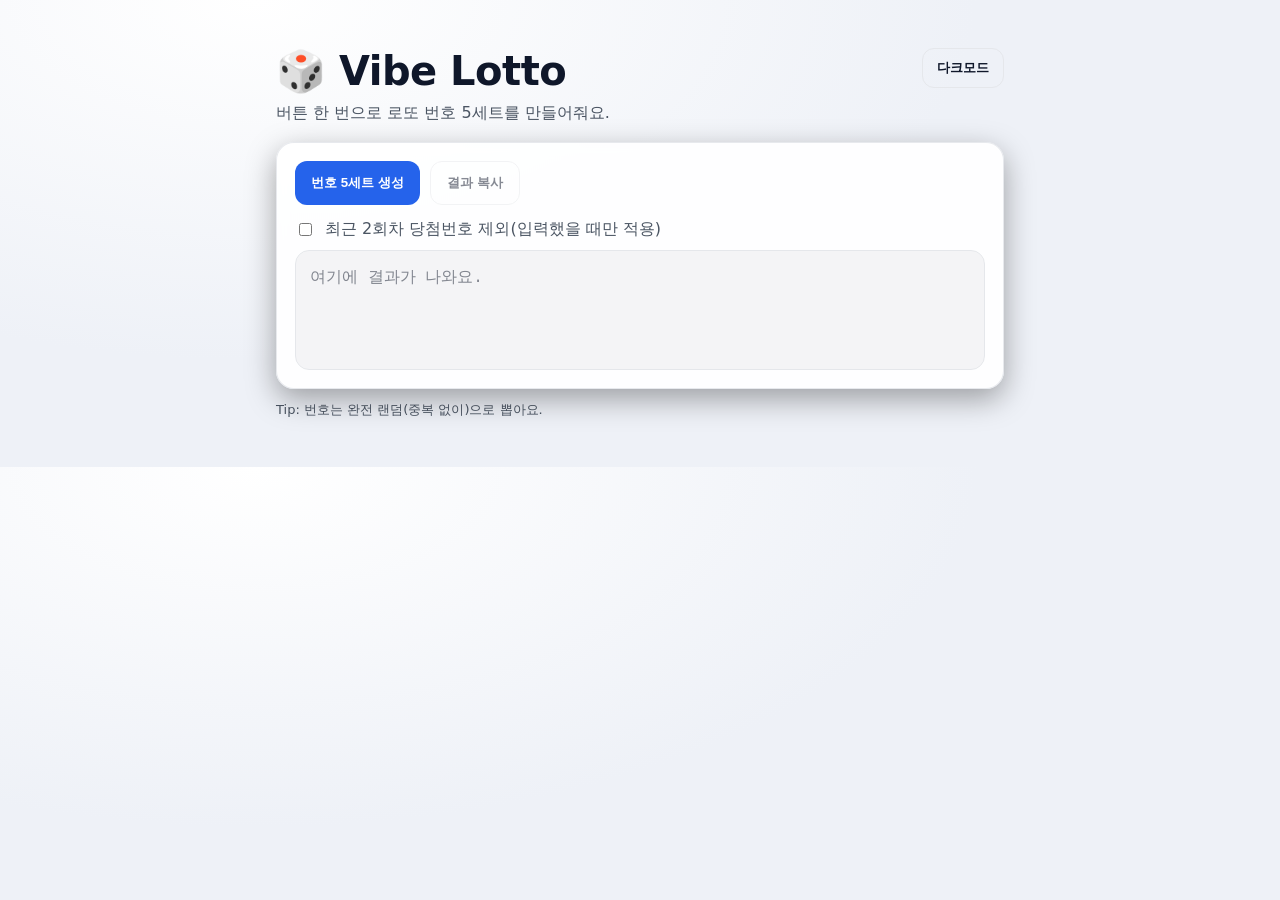
==== index.html @ 71634a5a "Add light/dark theme toggle" ====
<!doctype html>
<html lang="ko">
  <head>
    <meta charset="UTF-8" />
    <meta name="viewport" content="width=device-width, initial-scale=1.0" />
    <title>Vibe Lotto</title>
    <link rel="stylesheet" href="style.css" />
  </head>
  <body>
    <main class="wrap">
      <div class="topbar">
        <div>
          <h1>🎲 Vibe Lotto</h1>
          <p class="sub">버튼 한 번으로 로또 번호 5세트를 만들어줘요.</p>
        </div>
        <button id="themeToggle" class="btn ghost sm" type="button">화이트모드</button>
      </div>

      <section class="card">
        <div class="row">
          <button id="btn" class="btn">번호 5세트 생성</button>
          <button id="copy" class="btn ghost" disabled>결과 복사</button>
        </div>

        <div class="options">
          <label class="chk">
            <input id="excludeRecent" type="checkbox" />
            최근 2회차 당첨번호 제외(입력했을 때만 적용)
          </label>
        </div>

        <div id="recentBox" class="recentBox hidden">
          <p class="hint">
            최근 2회차 당첨번호(보너스 제외)를 <b>쉼표</b>로 입력해줘요. 예: <code>3,7,15,16,19,43</code>
          </p>
          <textarea
            id="recentInput"
            rows="2"
            placeholder="예: 3,7,15,16,19,43 | 1,9,12,22,33,40"
          ></textarea>
          <p class="hint small">두 회차는 <b>|</b> 로 구분해도 되고, 줄바꿈으로 구분해도 돼요.</p>
        </div>

        <div id="result" class="result empty">여기에 결과가 나와요.</div>
      </section>

      <footer class="footer">
        <span>Tip: 번호는 완전 랜덤(중복 없이)으로 뽑아요.</span>
      </footer>
    </main>

    <script src="script.js"></script>
  </body>
</html>
---- style.css ----
:root {
  --bg: #0b0d12;
  --card: #121726;
  --text: #e9eefc;
  --muted: #aab3c8;
  --line: #27304a;
  --btn: #3b82f6;
  --btn2: #1f2937;
  --bg-grad: radial-gradient(1200px 600px at 20% 0%, #111a35 0%, var(--bg) 60%);
  --card-bg: rgba(18, 23, 38, 0.85);
  --card-border: rgba(39, 48, 74, 0.7);
  --input-bg: rgba(0,0,0,0.25);
  --result-bg: rgba(0,0,0,0.2);
  --recent-border: rgba(39, 48, 74, 0.9);
  --code: #93c5fd;
}

[data-theme="light"] {
  --bg: #f5f6fa;
  --card: #ffffff;
  --text: #0f172a;
  --muted: #4b5563;
  --line: #e5e7eb;
  --btn: #2563eb;
  --btn2: #e5e7eb;
  --bg-grad: radial-gradient(1200px 600px at 20% 0%, #ffffff 0%, #eef1f7 60%);
  --card-bg: rgba(255, 255, 255, 0.9);
  --card-border: rgba(229, 231, 235, 0.9);
  --input-bg: rgba(15, 23, 42, 0.05);
  --result-bg: rgba(15, 23, 42, 0.04);
  --recent-border: rgba(229, 231, 235, 0.9);
  --code: #1d4ed8;
}

* { box-sizing: border-box; }
body {
  margin: 0;
  font-family: ui-sans-serif, system-ui, -apple-system, "Apple SD Gothic Neo", "Noto Sans KR", Arial;
  background: var(--bg-grad);
  color: var(--text);
}

.wrap {
  max-width: 760px;
  margin: 48px auto;
  padding: 0 16px;
}

.topbar {
  display: flex;
  gap: 14px;
  align-items: flex-start;
  justify-content: space-between;
  flex-wrap: wrap;
}
h1 { margin: 0 0 8px; font-size: 40px; letter-spacing: -0.5px; }
.sub { margin: 0 0 18px; color: var(--muted); }

.card {
  background: var(--card-bg);
  border: 1px solid var(--card-border);
  border-radius: 18px;
  padding: 18px;
  box-shadow: 0 10px 30px rgba(0,0,0,0.35);
  backdrop-filter: blur(6px);
}

.row {
  display: flex;
  gap: 10px;
  flex-wrap: wrap;
}

.btn {
  border: 0;
  border-radius: 12px;
  padding: 12px 16px;
  cursor: pointer;
  font-weight: 700;
  background: var(--btn);
  color: white;
}
.btn.sm { padding: 10px 14px; font-size: 13px; }
.btn.ghost {
  background: transparent;
  border: 1px solid var(--line);
  color: var(--text);
}
.btn:disabled { opacity: 0.5; cursor: not-allowed; }

.options { margin: 14px 0 10px; }
.chk { display: inline-flex; gap: 10px; align-items: center; color: var(--muted); }

.recentBox {
  border: 1px dashed var(--recent-border);
  border-radius: 14px;
  padding: 12px;
  margin: 10px 0 14px;
}
.hidden { display: none; }

textarea {
  width: 100%;
  border-radius: 12px;
  border: 1px solid var(--line);
  background: var(--input-bg);
  color: var(--text);
  padding: 10px;
  resize: vertical;
}

.hint { margin: 0 0 10px; color: var(--muted); line-height: 1.4; }
.hint.small { margin-top: 8px; font-size: 12px; }

.result {
  min-height: 120px;
  border-radius: 14px;
  border: 1px solid var(--line);
  background: var(--result-bg);
  padding: 14px;
  font-family: ui-monospace, SFMono-Regular, Menlo, Monaco, Consolas, "Liberation Mono", "Courier New", monospace;
  white-space: pre-wrap;
  line-height: 1.7;
}
.result.empty { color: rgba(233, 238, 252, 0.55); }

.footer { margin-top: 12px; color: var(--muted); font-size: 13px; }
code { color: var(--code); }

[data-theme="light"] .result.empty { color: rgba(15, 23, 42, 0.5); }
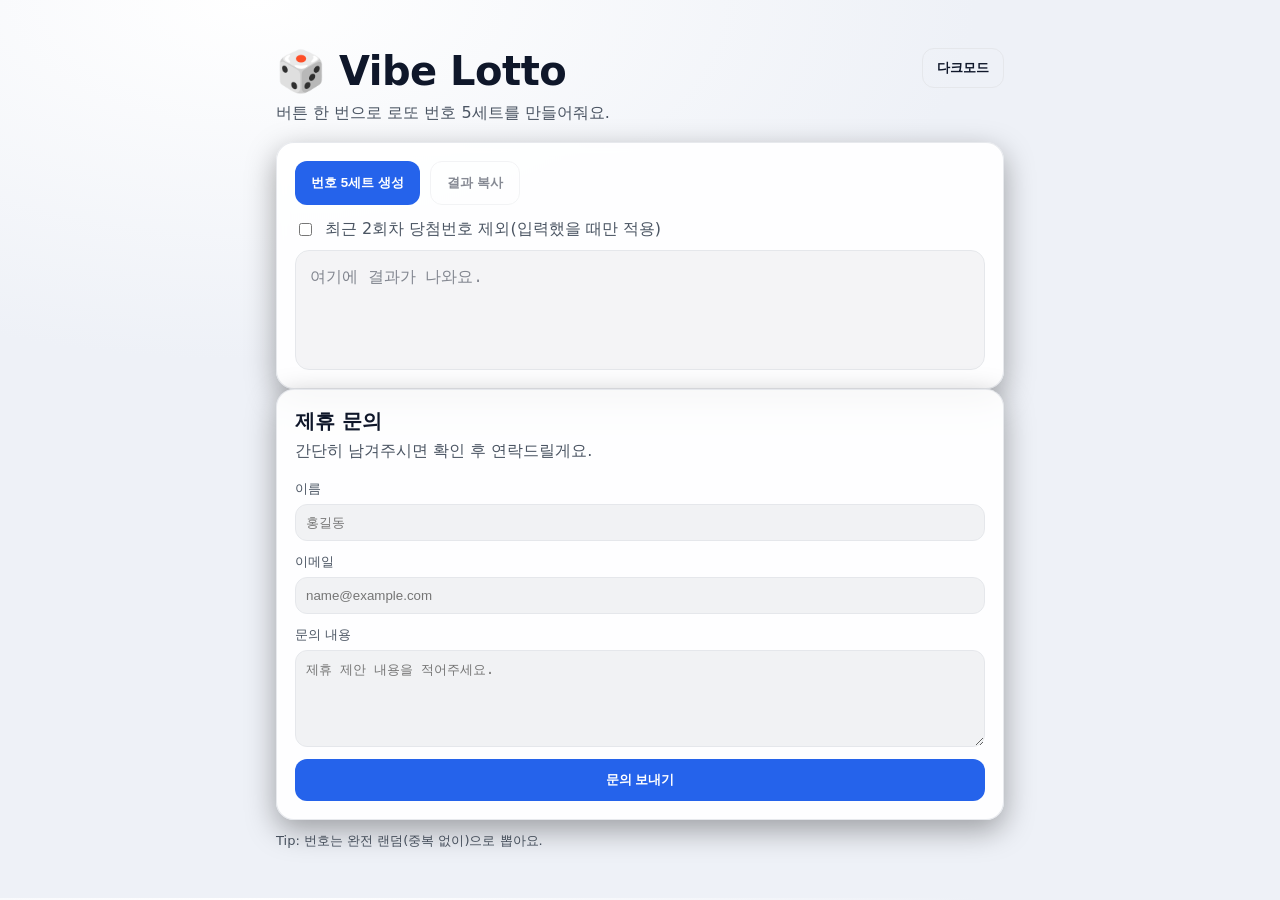
==== commit e2257599: "Add Formspree partnership contact form" ====
--- a/index.html
+++ b/index.html
@@ -44,6 +44,26 @@
         <div id="result" class="result empty">여기에 결과가 나와요.</div>
       </section>
 
+      <section class="card">
+        <h2 class="cardTitle">제휴 문의</h2>
+        <p class="sub">간단히 남겨주시면 확인 후 연락드릴게요.</p>
+        <form class="form" action="https://formspree.io/f/xkovqqrv" method="POST">
+          <label class="field">
+            <span>이름</span>
+            <input type="text" name="name" placeholder="홍길동" required />
+          </label>
+          <label class="field">
+            <span>이메일</span>
+            <input type="email" name="email" placeholder="name@example.com" required />
+          </label>
+          <label class="field">
+            <span>문의 내용</span>
+            <textarea name="message" rows="5" placeholder="제휴 제안 내용을 적어주세요." required></textarea>
+          </label>
+          <button class="btn" type="submit">문의 보내기</button>
+        </form>
+      </section>
+
       <footer class="footer">
         <span>Tip: 번호는 완전 랜덤(중복 없이)으로 뽑아요.</span>
       </footer>
--- a/style.css
+++ b/style.css
@@ -55,6 +55,7 @@
 }
 h1 { margin: 0 0 8px; font-size: 40px; letter-spacing: -0.5px; }
 .sub { margin: 0 0 18px; color: var(--muted); }
+.cardTitle { margin: 0 0 6px; font-size: 20px; }
 
 .card {
   background: var(--card-bg);
@@ -108,6 +109,15 @@
   padding: 10px;
   resize: vertical;
 }
+input[type="text"],
+input[type="email"] {
+  width: 100%;
+  border-radius: 12px;
+  border: 1px solid var(--line);
+  background: var(--input-bg);
+  color: var(--text);
+  padding: 10px;
+}
 
 .hint { margin: 0 0 10px; color: var(--muted); line-height: 1.4; }
 .hint.small { margin-top: 8px; font-size: 12px; }
@@ -128,3 +138,7 @@
 code { color: var(--code); }
 
 [data-theme="light"] .result.empty { color: rgba(15, 23, 42, 0.5); }
+
+.form { display: grid; gap: 12px; }
+.field { display: grid; gap: 6px; color: var(--muted); font-size: 13px; }
+.field span { color: var(--muted); }
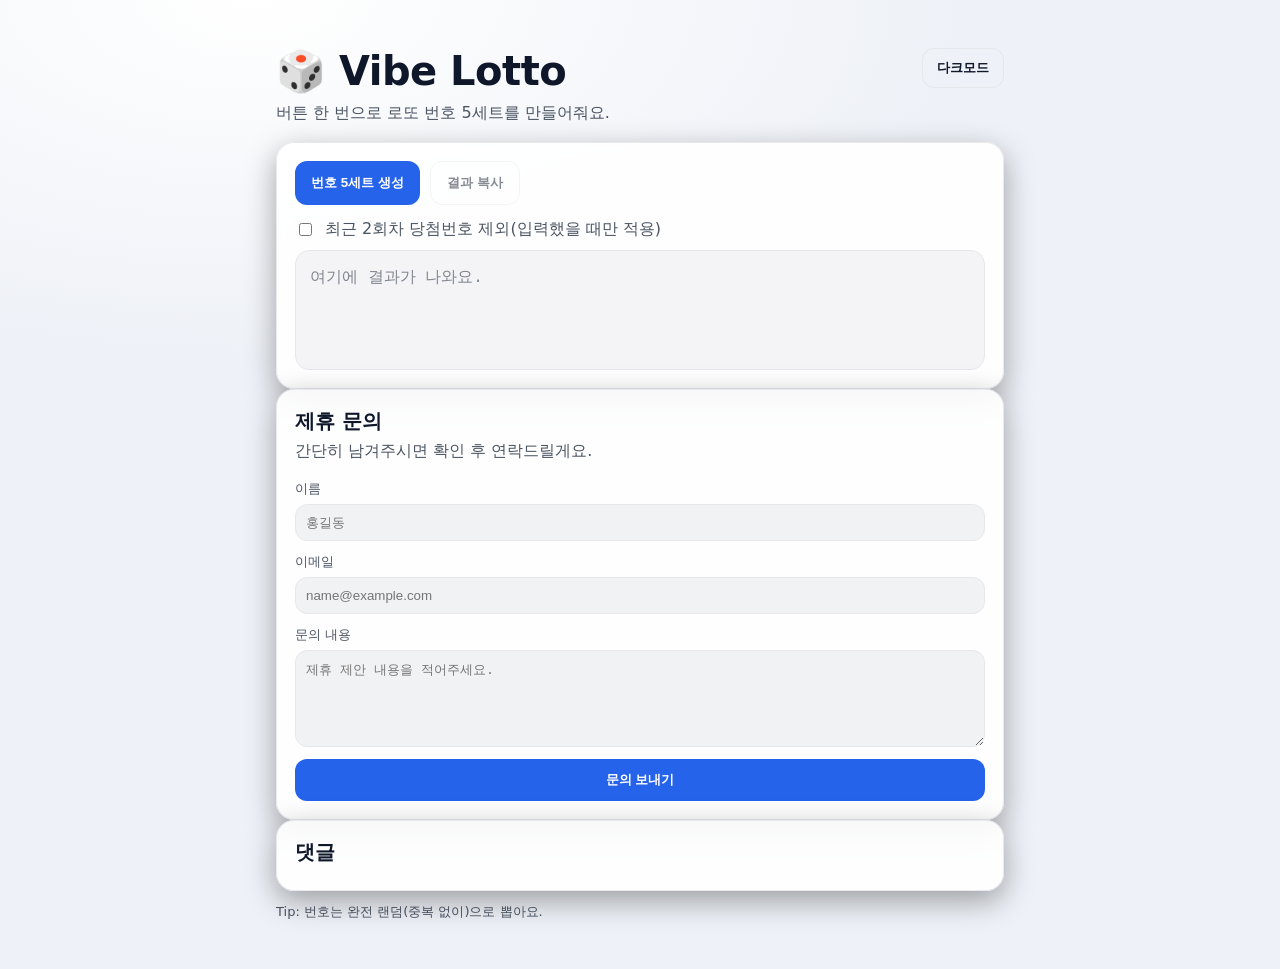
==== commit 7dc6d820: "Add Disqus comments section" ====
--- a/index.html
+++ b/index.html
@@ -64,6 +64,29 @@
         </form>
       </section>
 
+      <section class="card">
+        <h2 class="cardTitle">댓글</h2>
+        <div id="disqus_thread"></div>
+        <script>
+          /**
+           *  RECOMMENDED CONFIGURATION VARIABLES: EDIT AND UNCOMMENT THE SECTION BELOW TO INSERT DYNAMIC VALUES FROM YOUR PLATFORM OR CMS.
+           *  LEARN WHY DEFINING THESE VARIABLES IS IMPORTANT: https://disqus.com/admin/universalcode/#configuration-variables    */
+          /*
+          var disqus_config = function () {
+          this.page.url = PAGE_URL;  // Replace PAGE_URL with your page's canonical URL variable
+          this.page.identifier = PAGE_IDENTIFIER; // Replace PAGE_IDENTIFIER with your page's unique identifier variable
+          };
+          */
+          (function() { // DON'T EDIT BELOW THIS LINE
+          var d = document, s = d.createElement('script');
+          s.src = 'https://productbuilder-hx5n7savak.disqus.com/embed.js';
+          s.setAttribute('data-timestamp', +new Date());
+          (d.head || d.body).appendChild(s);
+          })();
+        </script>
+        <noscript>Please enable JavaScript to view the <a href="https://disqus.com/?ref_noscript">comments powered by Disqus.</a></noscript>
+      </section>
+
       <footer class="footer">
         <span>Tip: 번호는 완전 랜덤(중복 없이)으로 뽑아요.</span>
       </footer>
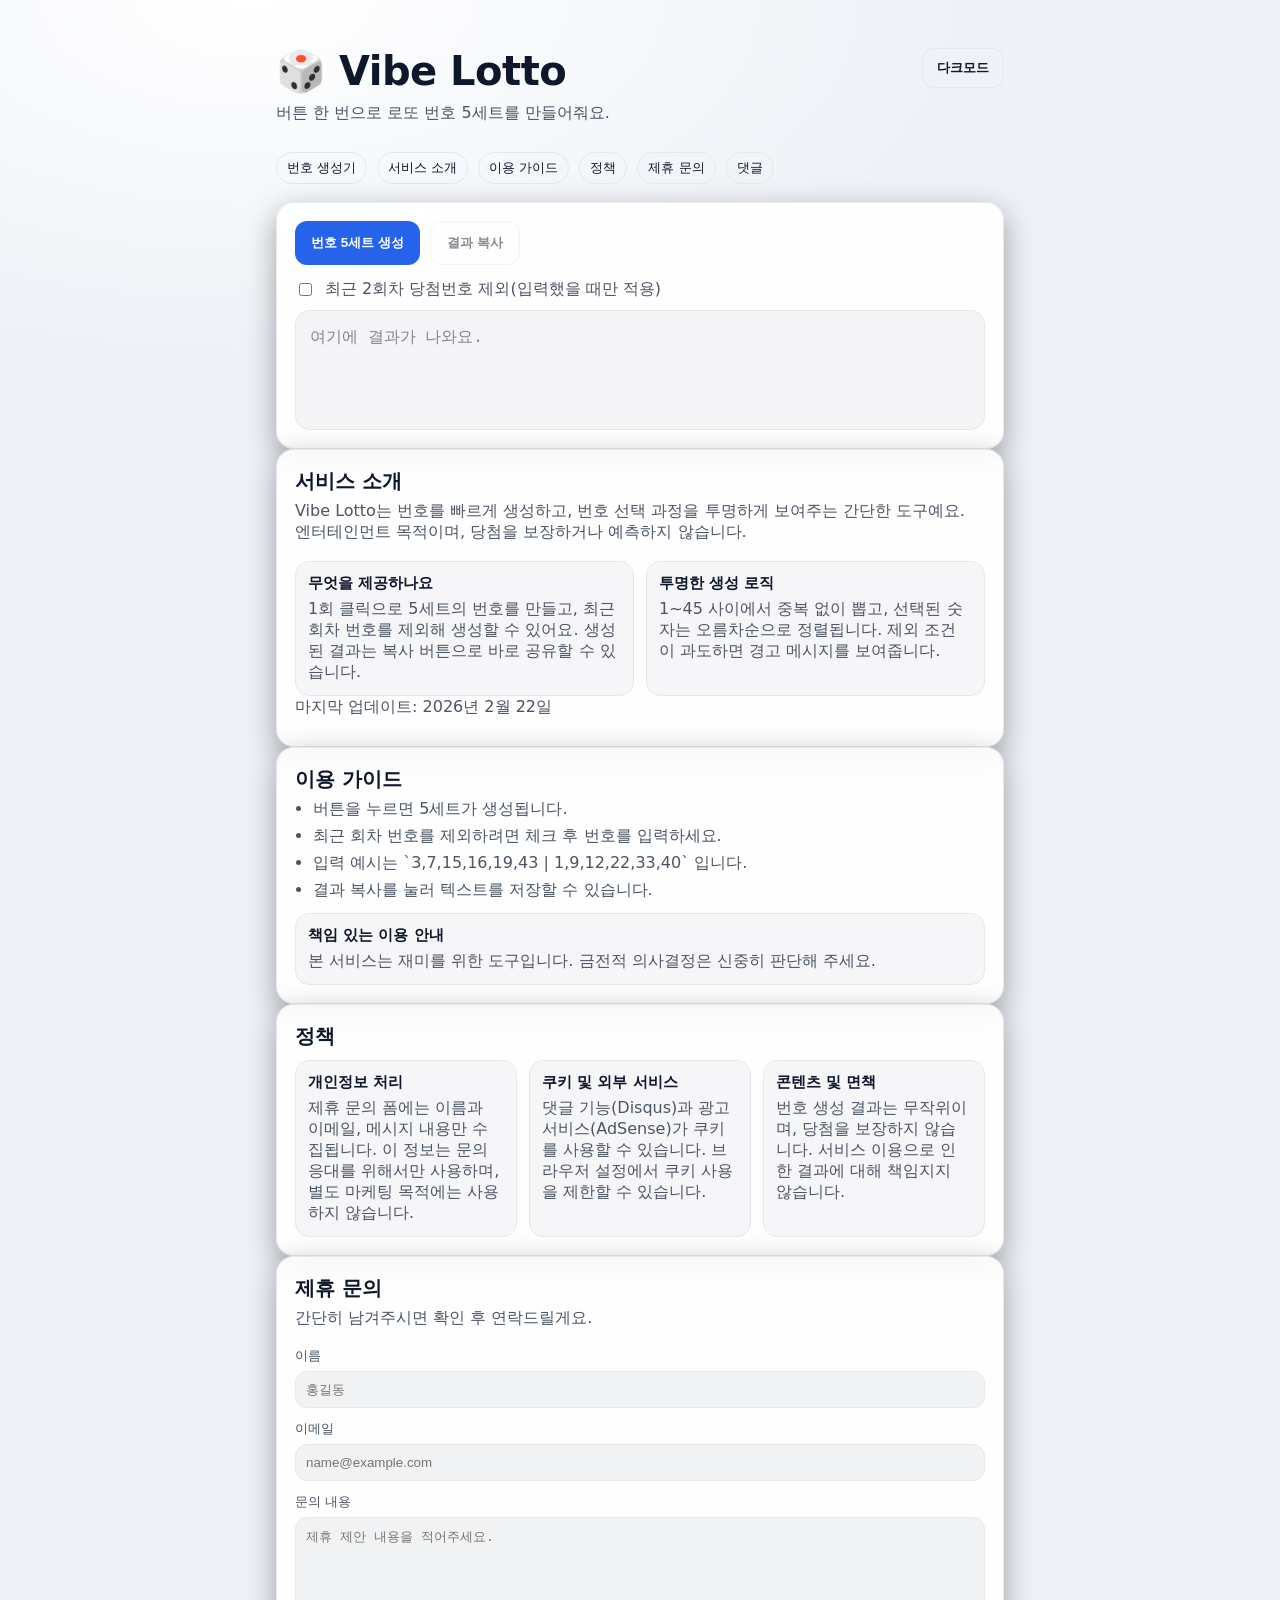
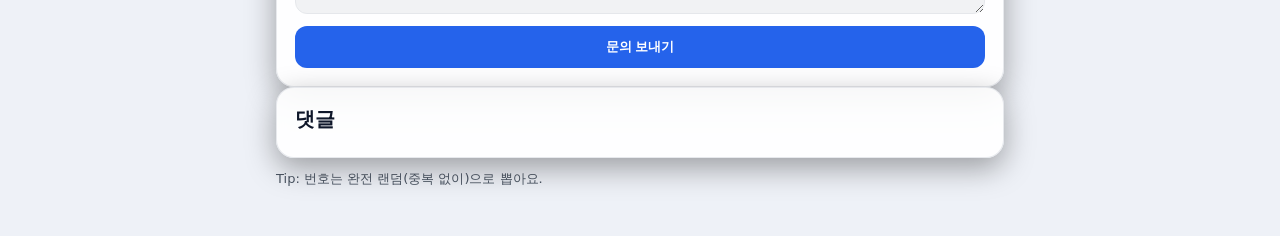
==== commit 8e6845f7: "Add site info, guides, and policies" ====
--- a/index.html
+++ b/index.html
@@ -4,6 +4,12 @@
     <meta charset="UTF-8" />
     <meta name="viewport" content="width=device-width, initial-scale=1.0" />
     <title>Vibe Lotto</title>
+    <meta name="google-adsense-account" content="ca-pub-5285991878457659" />
+    <script
+      async
+      src="https://pagead2.googlesyndication.com/pagead/js/adsbygoogle.js?client=ca-pub-5285991878457659"
+      crossorigin="anonymous"
+    ></script>
     <link rel="stylesheet" href="style.css" />
   </head>
   <body>
@@ -15,8 +21,16 @@
         </div>
         <button id="themeToggle" class="btn ghost sm" type="button">화이트모드</button>
       </div>
+      <nav class="nav">
+        <a href="#generator">번호 생성기</a>
+        <a href="#about">서비스 소개</a>
+        <a href="#guide">이용 가이드</a>
+        <a href="#policy">정책</a>
+        <a href="#contact">제휴 문의</a>
+        <a href="#comments">댓글</a>
+      </nav>
 
-      <section class="card">
+      <section id="generator" class="card">
         <div class="row">
           <button id="btn" class="btn">번호 5세트 생성</button>
           <button id="copy" class="btn ghost" disabled>결과 복사</button>
@@ -44,7 +58,75 @@
         <div id="result" class="result empty">여기에 결과가 나와요.</div>
       </section>
 
-      <section class="card">
+      <section id="about" class="card">
+        <h2 class="cardTitle">서비스 소개</h2>
+        <p class="sub">
+          Vibe Lotto는 번호를 빠르게 생성하고, 번호 선택 과정을 투명하게 보여주는
+          간단한 도구예요. 엔터테인먼트 목적이며, 당첨을 보장하거나 예측하지 않습니다.
+        </p>
+        <div class="grid">
+          <div class="panel">
+            <h3>무엇을 제공하나요</h3>
+            <p>
+              1회 클릭으로 5세트의 번호를 만들고, 최근 회차 번호를 제외해 생성할 수 있어요.
+              생성된 결과는 복사 버튼으로 바로 공유할 수 있습니다.
+            </p>
+          </div>
+          <div class="panel">
+            <h3>투명한 생성 로직</h3>
+            <p>
+              1~45 사이에서 중복 없이 뽑고, 선택된 숫자는 오름차순으로 정렬됩니다.
+              제외 조건이 과도하면 경고 메시지를 보여줍니다.
+            </p>
+          </div>
+        </div>
+        <p class="hint">마지막 업데이트: 2026년 2월 22일</p>
+      </section>
+
+      <section id="guide" class="card">
+        <h2 class="cardTitle">이용 가이드</h2>
+        <ul class="list">
+          <li>버튼을 누르면 5세트가 생성됩니다.</li>
+          <li>최근 회차 번호를 제외하려면 체크 후 번호를 입력하세요.</li>
+          <li>입력 예시는 `3,7,15,16,19,43 | 1,9,12,22,33,40` 입니다.</li>
+          <li>결과 복사를 눌러 텍스트를 저장할 수 있습니다.</li>
+        </ul>
+        <div class="panel">
+          <h3>책임 있는 이용 안내</h3>
+          <p>
+            본 서비스는 재미를 위한 도구입니다. 금전적 의사결정은 신중히 판단해 주세요.
+          </p>
+        </div>
+      </section>
+
+      <section id="policy" class="card">
+        <h2 class="cardTitle">정책</h2>
+        <div class="grid">
+          <div class="panel">
+            <h3>개인정보 처리</h3>
+            <p>
+              제휴 문의 폼에는 이름과 이메일, 메시지 내용만 수집됩니다. 이 정보는
+              문의 응대를 위해서만 사용하며, 별도 마케팅 목적에는 사용하지 않습니다.
+            </p>
+          </div>
+          <div class="panel">
+            <h3>쿠키 및 외부 서비스</h3>
+            <p>
+              댓글 기능(Disqus)과 광고 서비스(AdSense)가 쿠키를 사용할 수 있습니다.
+              브라우저 설정에서 쿠키 사용을 제한할 수 있습니다.
+            </p>
+          </div>
+          <div class="panel">
+            <h3>콘텐츠 및 면책</h3>
+            <p>
+              번호 생성 결과는 무작위이며, 당첨을 보장하지 않습니다. 서비스 이용으로 인한
+              결과에 대해 책임지지 않습니다.
+            </p>
+          </div>
+        </div>
+      </section>
+
+      <section id="contact" class="card">
         <h2 class="cardTitle">제휴 문의</h2>
         <p class="sub">간단히 남겨주시면 확인 후 연락드릴게요.</p>
         <form class="form" action="https://formspree.io/f/xkovqqrv" method="POST">
@@ -64,7 +146,7 @@
         </form>
       </section>
 
-      <section class="card">
+      <section id="comments" class="card">
         <h2 class="cardTitle">댓글</h2>
         <div id="disqus_thread"></div>
         <script>
--- a/style.css
+++ b/style.css
@@ -56,6 +56,23 @@
 h1 { margin: 0 0 8px; font-size: 40px; letter-spacing: -0.5px; }
 .sub { margin: 0 0 18px; color: var(--muted); }
 .cardTitle { margin: 0 0 6px; font-size: 20px; }
+
+.nav {
+  display: flex;
+  flex-wrap: wrap;
+  gap: 10px;
+  margin: 10px 0 18px;
+}
+.nav a {
+  text-decoration: none;
+  color: var(--text);
+  border: 1px solid var(--line);
+  padding: 6px 10px;
+  border-radius: 999px;
+  font-size: 13px;
+  background: rgba(255,255,255,0.02);
+}
+.nav a:hover { border-color: var(--btn); color: var(--btn); }
 
 .card {
   background: var(--card-bg);
@@ -142,3 +159,26 @@
 .form { display: grid; gap: 12px; }
 .field { display: grid; gap: 6px; color: var(--muted); font-size: 13px; }
 .field span { color: var(--muted); }
+
+.grid {
+  display: grid;
+  gap: 12px;
+  grid-template-columns: repeat(auto-fit, minmax(220px, 1fr));
+  margin: 10px 0 0;
+}
+.panel {
+  border: 1px solid var(--line);
+  border-radius: 14px;
+  padding: 12px;
+  background: rgba(0,0,0,0.15);
+}
+[data-theme="light"] .panel { background: rgba(15, 23, 42, 0.03); }
+.panel h3 { margin: 0 0 6px; font-size: 15px; }
+.panel p { margin: 0; color: var(--muted); }
+
+.list {
+  margin: 0 0 12px;
+  padding-left: 18px;
+  color: var(--muted);
+}
+.list li { margin: 6px 0; }
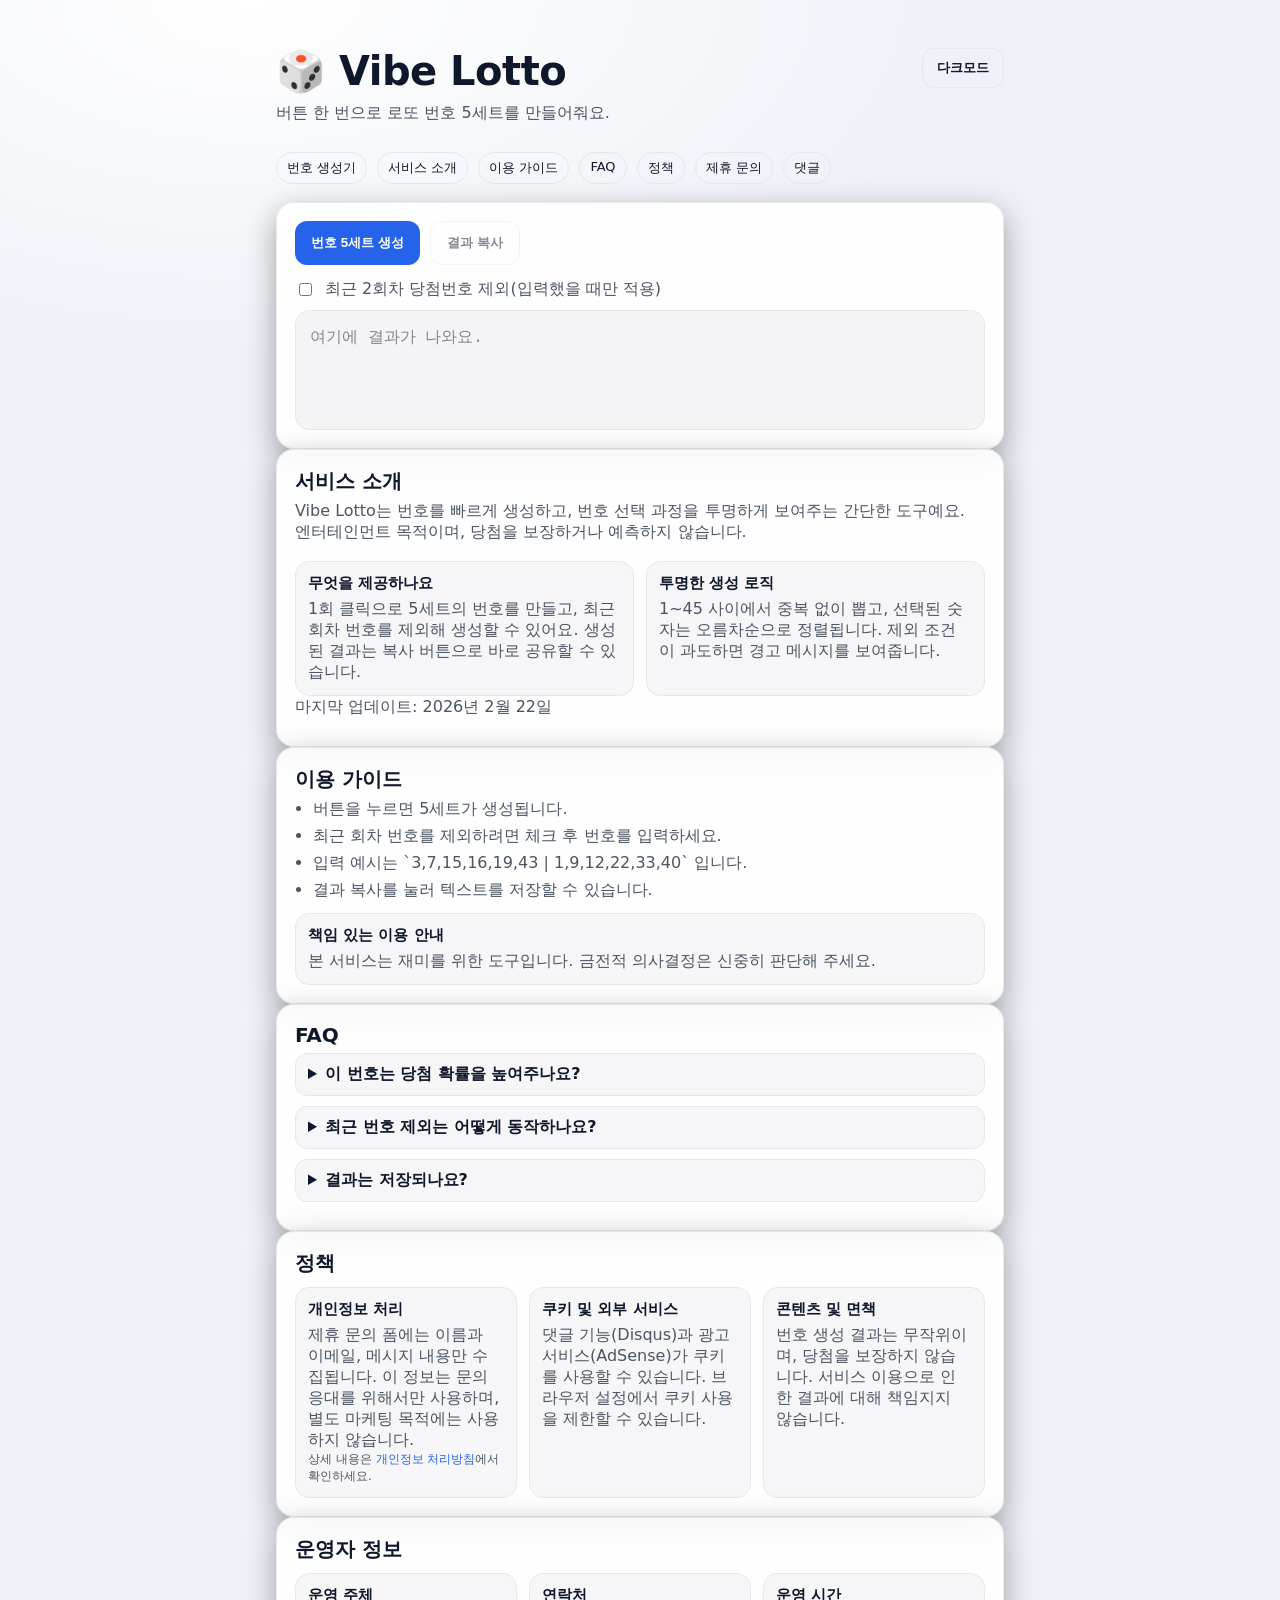
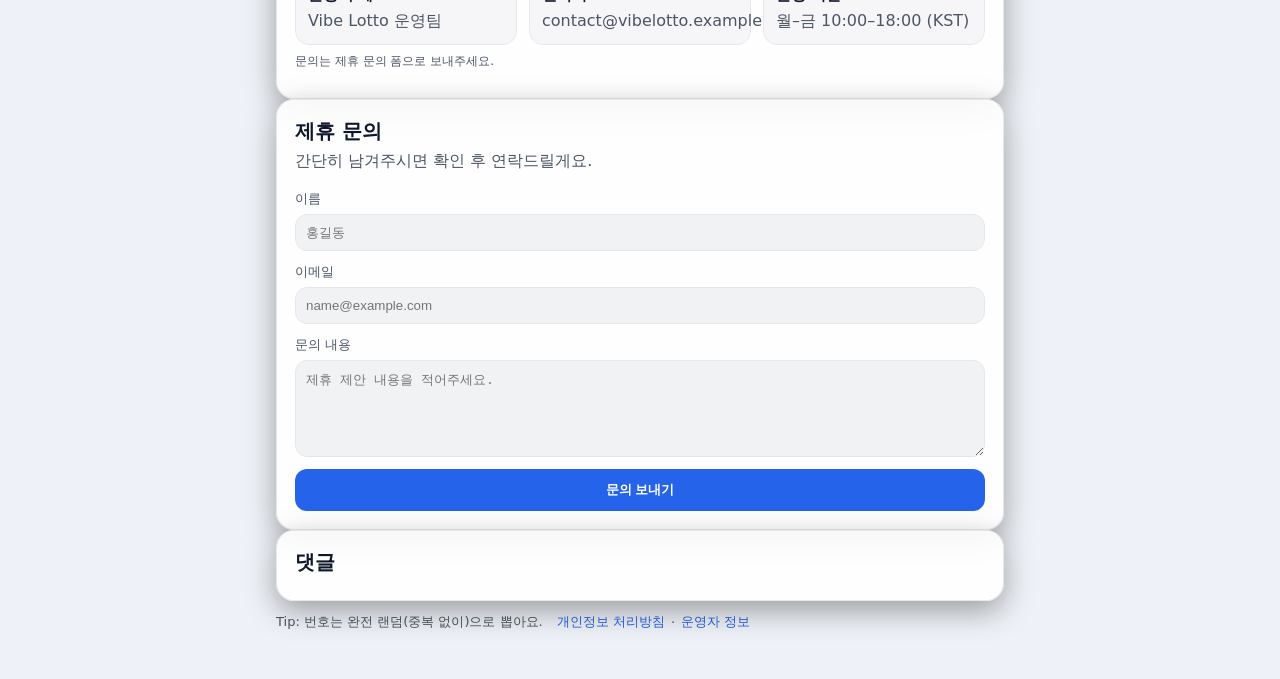
==== commit e55bcef7: "Add operator info, FAQ, and privacy page" ====
--- a/index.html
+++ b/index.html
@@ -25,6 +25,7 @@
         <a href="#generator">번호 생성기</a>
         <a href="#about">서비스 소개</a>
         <a href="#guide">이용 가이드</a>
+        <a href="#faq">FAQ</a>
         <a href="#policy">정책</a>
         <a href="#contact">제휴 문의</a>
         <a href="#comments">댓글</a>
@@ -99,6 +100,32 @@
         </div>
       </section>
 
+      <section id="faq" class="card">
+        <h2 class="cardTitle">FAQ</h2>
+        <div class="faq">
+          <details>
+            <summary>이 번호는 당첨 확률을 높여주나요?</summary>
+            <p>
+              아니요. 번호는 무작위로 생성되며, 당첨 확률을 높이거나 예측하지 않습니다.
+            </p>
+          </details>
+          <details>
+            <summary>최근 번호 제외는 어떻게 동작하나요?</summary>
+            <p>
+              입력한 최근 회차 번호를 제외하고 1~45 사이에서 중복 없이 뽑습니다.
+              제외 범위가 과도하면 경고 메시지를 표시합니다.
+            </p>
+          </details>
+          <details>
+            <summary>결과는 저장되나요?</summary>
+            <p>
+              결과는 브라우저에 저장하지 않습니다. 다만 최근 회차 입력값은 편의를 위해
+              브라우저에 저장됩니다.
+            </p>
+          </details>
+        </div>
+      </section>
+
       <section id="policy" class="card">
         <h2 class="cardTitle">정책</h2>
         <div class="grid">
@@ -108,6 +135,9 @@
               제휴 문의 폼에는 이름과 이메일, 메시지 내용만 수집됩니다. 이 정보는
               문의 응대를 위해서만 사용하며, 별도 마케팅 목적에는 사용하지 않습니다.
             </p>
+            <p class="small">
+              상세 내용은 <a class="link" href="privacy.html">개인정보 처리방침</a>에서 확인하세요.
+            </p>
           </div>
           <div class="panel">
             <h3>쿠키 및 외부 서비스</h3>
@@ -124,6 +154,27 @@
             </p>
           </div>
         </div>
+      </section>
+
+      <section id="operator" class="card">
+        <h2 class="cardTitle">운영자 정보</h2>
+        <div class="grid">
+          <div class="panel">
+            <h3>운영 주체</h3>
+            <p>Vibe Lotto 운영팀</p>
+          </div>
+          <div class="panel">
+            <h3>연락처</h3>
+            <p>contact@vibelotto.example</p>
+          </div>
+          <div class="panel">
+            <h3>운영 시간</h3>
+            <p>월–금 10:00–18:00 (KST)</p>
+          </div>
+        </div>
+        <p class="hint small">
+          문의는 제휴 문의 폼으로 보내주세요.
+        </p>
       </section>
 
       <section id="contact" class="card">
@@ -171,6 +222,11 @@
 
       <footer class="footer">
         <span>Tip: 번호는 완전 랜덤(중복 없이)으로 뽑아요.</span>
+        <span class="footerLinks">
+          <a class="link" href="privacy.html">개인정보 처리방침</a>
+          <span class="dot">·</span>
+          <a class="link" href="#operator">운영자 정보</a>
+        </span>
       </footer>
     </main>
 
--- a/style.css
+++ b/style.css
@@ -182,3 +182,29 @@
   color: var(--muted);
 }
 .list li { margin: 6px 0; }
+
+.faq details {
+  border: 1px solid var(--line);
+  border-radius: 12px;
+  padding: 10px 12px;
+  margin-bottom: 10px;
+  background: rgba(0,0,0,0.12);
+}
+[data-theme="light"] .faq details { background: rgba(15, 23, 42, 0.03); }
+.faq summary {
+  cursor: pointer;
+  font-weight: 600;
+  color: var(--text);
+}
+.faq p { margin: 8px 0 0; color: var(--muted); }
+
+.small { font-size: 12px; }
+.link { color: var(--btn); text-decoration: none; }
+.link:hover { text-decoration: underline; }
+.footerLinks {
+  display: inline-flex;
+  gap: 6px;
+  align-items: center;
+  margin-left: 10px;
+}
+.dot { color: var(--muted); }
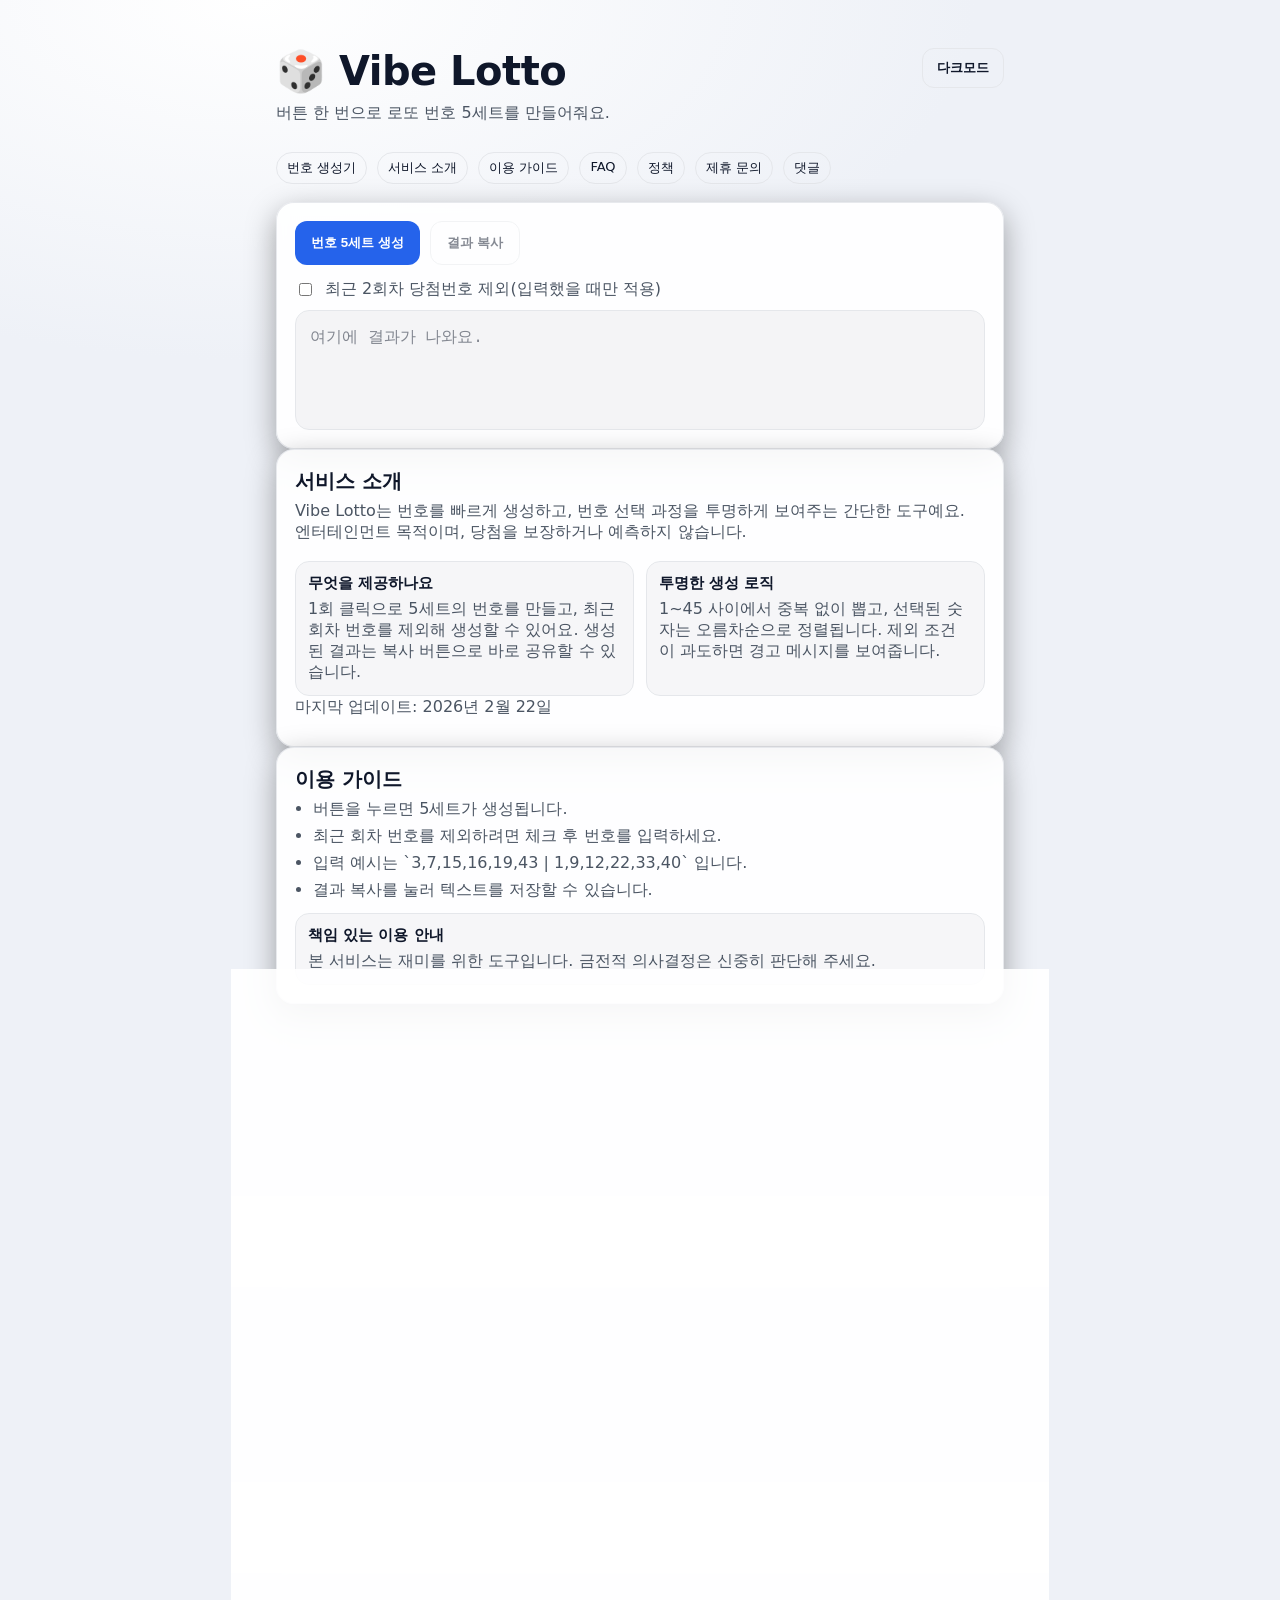
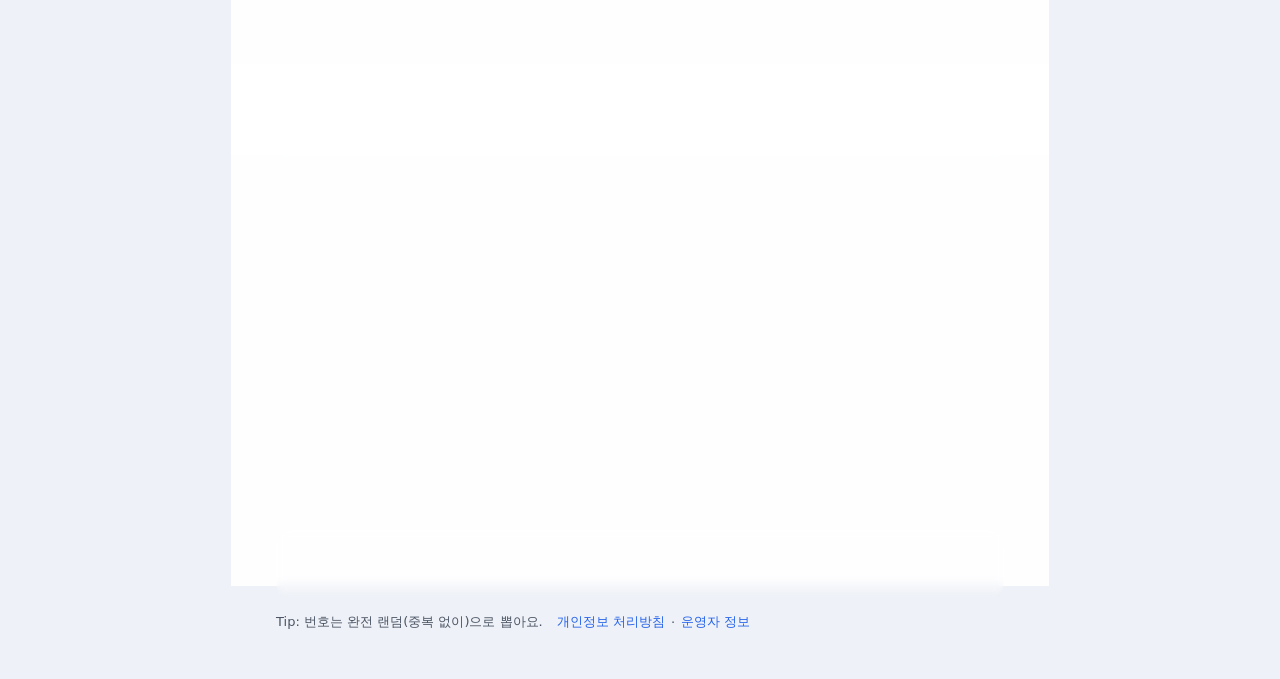
==== commit 58e2d71f: "Add Google Analytics tag" ====
--- a/index.html
+++ b/index.html
@@ -10,6 +10,15 @@
       src="https://pagead2.googlesyndication.com/pagead/js/adsbygoogle.js?client=ca-pub-5285991878457659"
       crossorigin="anonymous"
     ></script>
+    <!-- Google tag (gtag.js) -->
+    <script async src="https://www.googletagmanager.com/gtag/js?id=G-4V3R2DBNLL"></script>
+    <script>
+      window.dataLayer = window.dataLayer || [];
+      function gtag(){dataLayer.push(arguments);}
+      gtag('js', new Date());
+
+      gtag('config', 'G-4V3R2DBNLL');
+    </script>
     <link rel="stylesheet" href="style.css" />
   </head>
   <body>
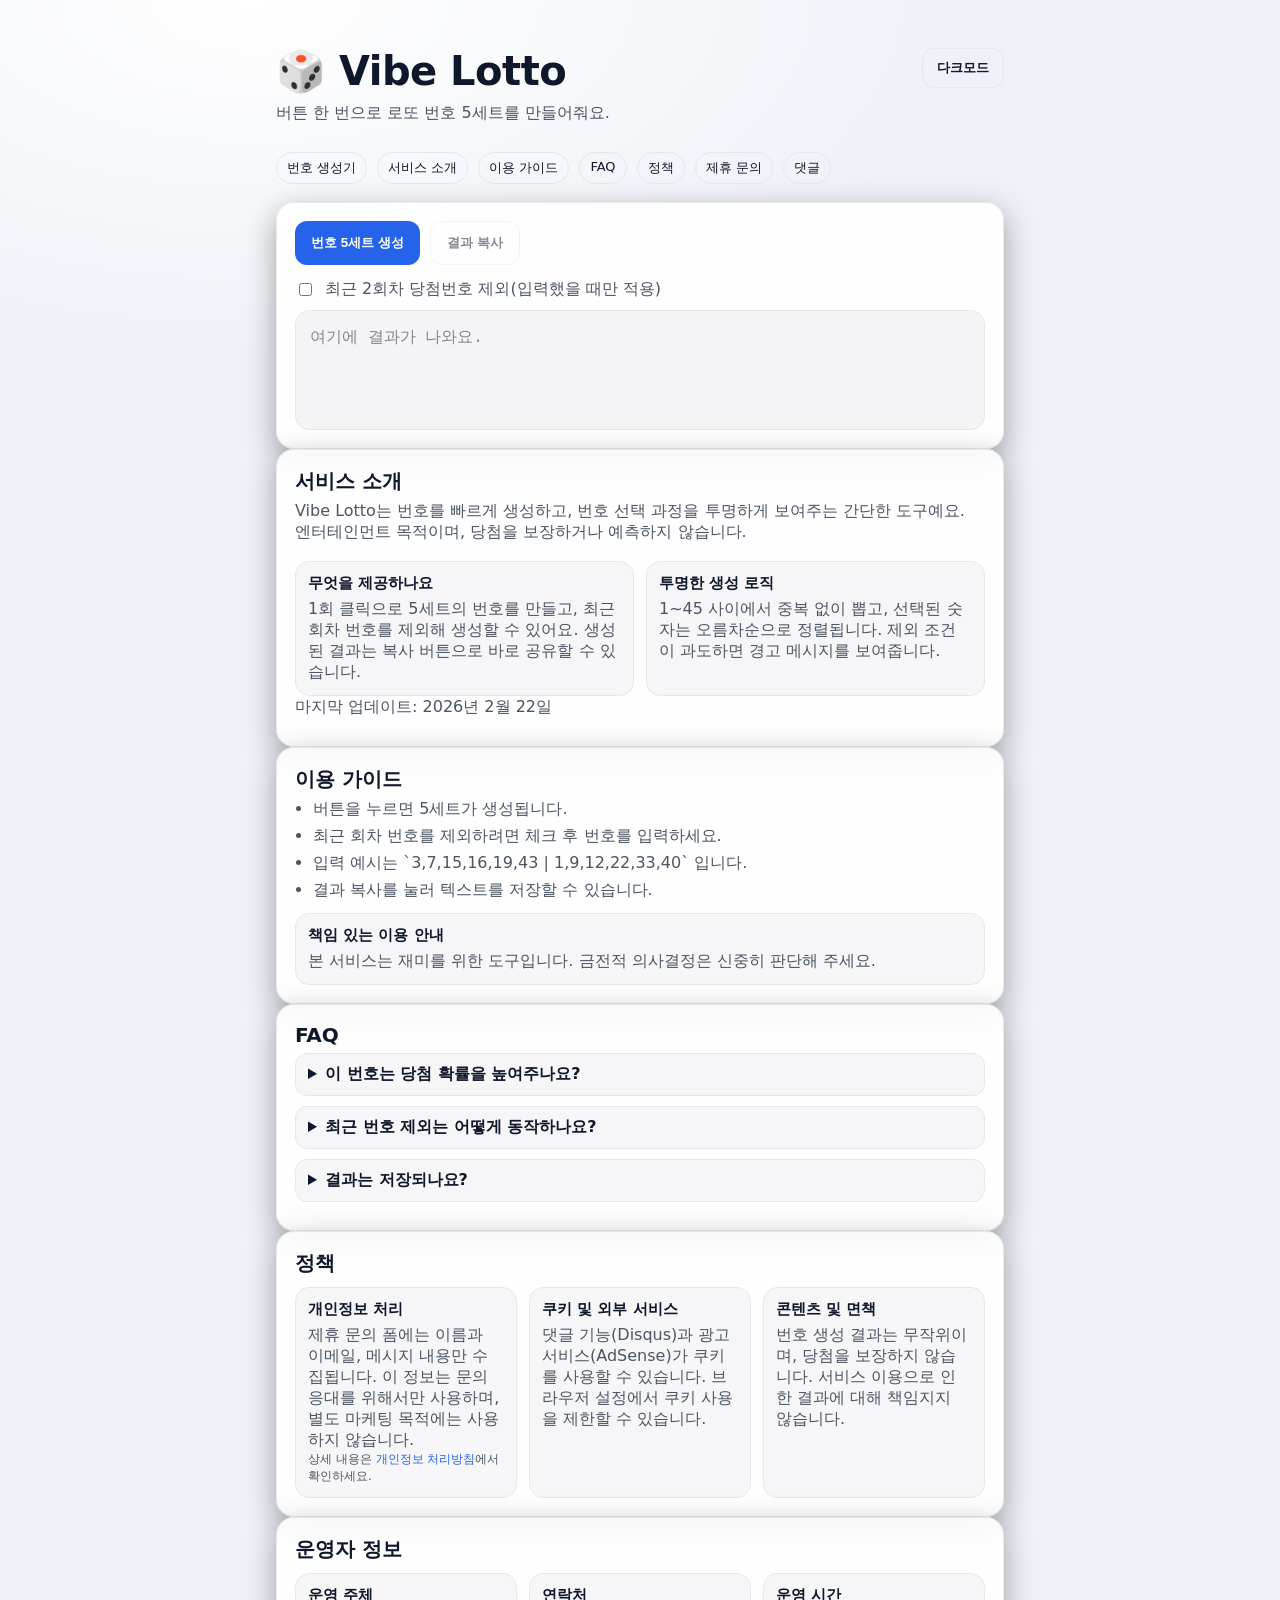
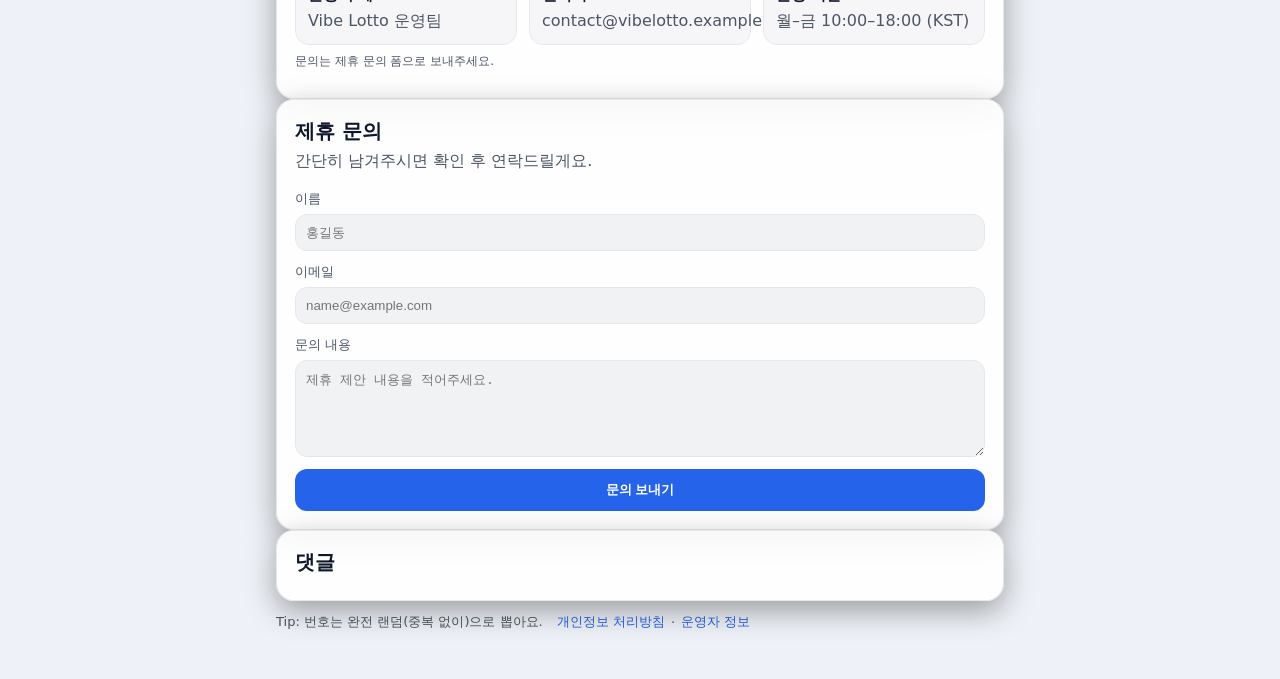
==== commit e76e9efe: "Add Microsoft Clarity tag" ====
--- a/index.html
+++ b/index.html
@@ -18,6 +18,13 @@
       gtag('js', new Date());
 
       gtag('config', 'G-4V3R2DBNLL');
+    </script>
+    <script type="text/javascript">
+      (function(c,l,a,r,i,t,y){
+          c[a]=c[a]||function(){(c[a].q=c[a].q||[]).push(arguments)};
+          t=l.createElement(r);t.async=1;t.src="https://www.clarity.ms/tag/"+i;
+          y=l.getElementsByTagName(r)[0];y.parentNode.insertBefore(t,y);
+      })(window, document, "clarity", "script", "vl7379q4ad");
     </script>
     <link rel="stylesheet" href="style.css" />
   </head>
